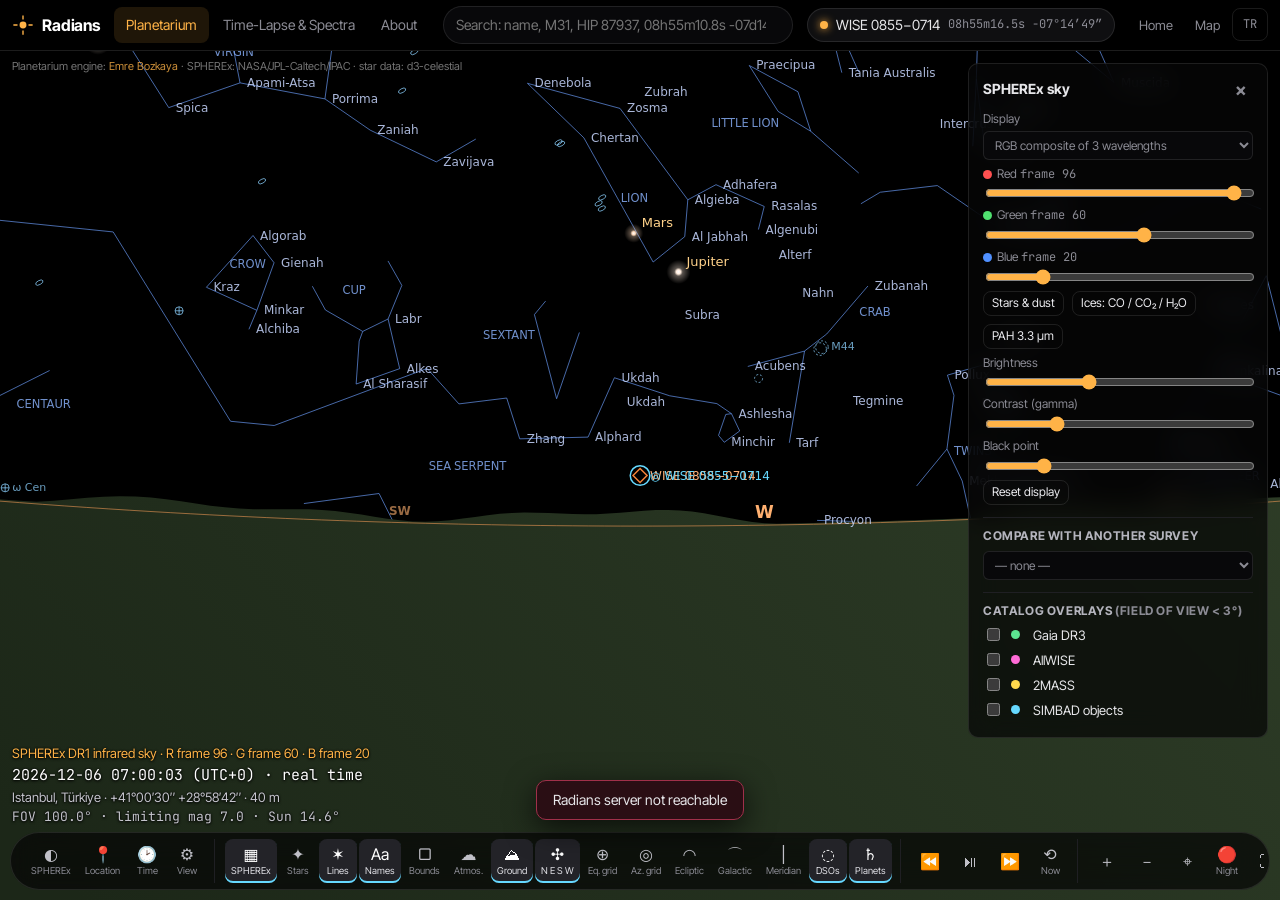
==== frontend/planet/index.html @ 2d61f7da "Planetarium (Emre Bozkaya's SPHEREx Sky Explorer) and infrared RGB map palette - /planet/: Emre's pl" ====
<!doctype html>
<html lang="en">
<head>
<meta charset="utf-8">
<meta name="viewport" content="width=device-width, initial-scale=1">
<title>Radians · Planetarium</title>
<meta name="description" content="A planetarium made of SPHEREx infrared all-sky images, a SPHEREx time-lapse blinker and on-the-fly spectrophotometry. NASA Space Apps 2026: Planet X and SPHEREx.">
<link rel="icon" href="data:image/svg+xml,%3Csvg xmlns='http://www.w3.org/2000/svg' viewBox='0 0 32 32'%3E%3Ccircle cx='16' cy='16' r='5' fill='%23ffb347'/%3E%3Cpath d='M16 2v6M16 24v6M2 16h6M24 16h6' stroke='%23ffb347' stroke-width='2'/%3E%3C/svg%3E">
<link rel="preconnect" href="https://fonts.googleapis.com">
<link rel="preconnect" href="https://fonts.gstatic.com" crossorigin>
<link rel="stylesheet" href="https://fonts.googleapis.com/css2?family=Inter+Tight:wght@400;500;600;700&family=JetBrains+Mono:wght@400;500&display=swap">
<link rel="stylesheet" href="css/app.css">
</head>
<body>
<div id="app">
  <header id="topbar">
    <a class="brand" href="/" title="Radians">
      <svg viewBox="0 0 32 32" width="22" height="22" aria-hidden="true"><circle cx="16" cy="16" r="5" fill="#ffb347"/><path d="M16 2v6M16 24v6M2 16h6M24 16h6" stroke="#ffb347" stroke-width="2"/></svg>
      <span class="brand-name">Radians</span>
    </a>
    <nav id="tabs" role="tablist">
      <button data-view="sky" class="tab active" role="tab">Planetarium</button>
      <button data-view="blink" class="tab" role="tab">Time-Lapse &amp; Spectra</button>
      <button data-view="about" class="tab" role="tab">About</button>
    </nav>
    <div class="search-wrap">
      <input id="globalSearch" type="search" placeholder="Search: name, M31, HIP 87937, 08h55m10.8s -07d14m42s …" autocomplete="off" spellcheck="false">
      <div id="searchResults" class="dropdown hidden"></div>
    </div>
    <div id="targetChip" class="target-chip" title="Current target (shared by all tools)">
      <span class="dot"></span><span id="targetName">No target</span>
      <span id="targetCoords" class="mono"></span>
    </div>
    <nav class="rnav">
      <a href="/" id="rnHome">Home</a>
      <a href="/?map=1" id="rnMap">Map</a>
      <a href="#" id="rnLang" title="Türkçe / English">TR</a>
    </nav>
  </header>

  <main id="views">
    <!-- ================= PLANETARIUM (SPHEREx sky) ================= -->
    <section id="view-sky" class="view active">
      <canvas id="skyGL"></canvas>
      <canvas id="skyCanvas"></canvas>
      <div id="credit">Planetarium engine: <a href="https://github.com/EmreBozkaya127/SPHEREx-Sky-Wiever" target="_blank" rel="noopener">Emre Bozkaya</a> · SPHEREx: NASA/JPL-Caltech/IPAC · star data: d3-celestial</div>
      <div id="skyHud" class="hud">
        <div id="hudSpherex" class="hud-spx"></div>
        <div id="hudTime" class="mono"></div>
        <div id="hudLoc"></div>
        <div id="hudFov" class="mono"></div>
      </div>
      <div id="skyInfo" class="panel info hidden"></div>
      <div id="skyHover" class="hover-tip hidden"></div>

      <div id="sidePanels">
        <div id="panelSpherex" class="panel side">
          <h3>SPHEREx sky <button class="x" data-close>×</button></h3>
          <label>Display <select id="hxMode">
            <option value="mono">Single wavelength</option>
            <option value="rgb" selected>RGB composite of 3 wavelengths</option></select></label>
          <div id="hxMonoBox">
            <label>Wavelength <span id="hxWave" class="mono"></span><input id="hxFrame" type="range" min="0" max="101" value="60"></label>
            <label>Colormap <select id="hxCmap"><option>gray</option><option selected>inferno</option><option>magma</option><option>viridis</option><option>cubehelix</option><option>heat</option><option>cool</option></select></label>
          </div>
          <div id="hxRgbBox">
            <label><span class="cdot" style="background:#ff5050"></span>Red <span id="hxWaveR" class="mono"></span><input id="hxR" type="range" min="0" max="101" value="96"></label>
            <label><span class="cdot" style="background:#50e070"></span>Green <span id="hxWaveG" class="mono"></span><input id="hxG" type="range" min="0" max="101" value="60"></label>
            <label><span class="cdot" style="background:#5090ff"></span>Blue <span id="hxWaveB" class="mono"></span><input id="hxB" type="range" min="0" max="101" value="20"></label>
            <div class="row wrap"><button class="btn ghost small" data-rgb="20,60,96">Stars &amp; dust</button><button class="btn ghost small" data-rgb="92,80,59">Ices: CO / CO₂ / H₂O</button><button class="btn ghost small" data-rgb="62,58,40">PAH 3.3 µm</button></div>
          </div>
          <label>Brightness <input id="hxGain" type="range" min="0.3" max="4" step="0.05" value="1.7"></label>
          <label>Contrast (gamma) <input id="hxGamma" type="range" min="0.3" max="2.5" step="0.05" value="0.85"></label>
          <label>Black point <input id="hxBlack" type="range" min="0" max="0.6" step="0.01" value="0.12"></label>
          <button id="hxReset" class="btn ghost small">Reset display</button>
          <h4>Compare with another survey</h4>
          <label><select id="hxCmp">
            <option value="">— none —</option>
            <option value="spx">SPHEREx at another wavelength</option>
            <option value="CDS/2MASS/Color|9|jpg">2MASS color (J, H, Ks)</option>
            <option value="CDS/AllWISE/RGB-W4-W2-W1|8|jpg">AllWISE color (W1, W2, W4)</option>
            <option value="CDS/AllWISE/W2|8|jpg">AllWISE W2 4.6 µm</option>
            <option value="CDS/SPITZER/IRAC1|9|jpg">Spitzer IRAC 3.6 µm</option>
            <option value="CDS/DSS2/color|9|jpg">DSS2 optical color</option>
            <option value="CDS/SDSS/DR9/color|10|jpg">SDSS DR9 color</option>
            <option value="CDS/GALEX/GR6-03-2014/AIS-Color|8|jpg">GALEX ultraviolet</option></select></label>
          <div id="hxCmpBox" class="hidden">
            <label id="hxCmpFrameL">Other wavelength <span id="hxWaveC" class="mono"></span><input id="hxCmpFrame" type="range" min="0" max="101" value="20"></label>
            <label>Mode <select id="hxCmpMode"><option value="blink">Blink</option><option value="fade">Cross-fade</option></select></label>
            <label id="hxMixL">Cross-fade <input id="hxMix" type="range" min="0" max="1" step="0.01" value="0.5"></label>
            <label id="hxBlinkL">Blink period (s) <input id="hxBlinkP" type="range" min="0.3" max="3" step="0.1" value="1"></label>
          </div>
          <h4>Catalog overlays <span class="muted small">(field of view &lt; 3°)</span></h4>
          <label class="chk"><input id="hxGaia" type="checkbox"> <span class="cdot" style="background:#5be38f"></span>Gaia DR3</label>
          <label class="chk"><input id="hxAllwise" type="checkbox"> <span class="cdot" style="background:#ff6bd6"></span>AllWISE</label>
          <label class="chk"><input id="hx2mass" type="checkbox"> <span class="cdot" style="background:#ffd84d"></span>2MASS</label>
          <label class="chk"><input id="hxSimbad" type="checkbox"> <span class="cdot" style="background:#66d9ff"></span>SIMBAD objects</label>
        </div>
        <div id="panelLocation" class="panel side hidden">
          <h3>Location <button class="x" data-close>×</button></h3>
          <label>Preset <select id="locPreset"></select></label>
          <div class="row"><label>Latitude° <input id="locLat" type="number" step="0.0001"></label>
          <label>Longitude° <input id="locLon" type="number" step="0.0001"></label></div>
          <label>Elevation (m) <input id="locElev" type="number" step="1"></label>
          <div class="row"><button id="locApply" class="btn">Apply</button><button id="locGeo" class="btn ghost">Use my location</button></div>
        </div>
        <div id="panelTime" class="panel side hidden">
          <h3>Date &amp; Time <button class="x" data-close>×</button></h3>
          <label>Local date/time <input id="timeInput" type="datetime-local" step="1"></label>
          <div class="row"><button id="timeApply" class="btn">Set</button><button id="timeNow" class="btn ghost">Now</button></div>
          <div class="speed-row">
            <button class="btn ghost" data-speed="slower" title="Slower / reverse (J)">◀◀</button>
            <button class="btn ghost" data-speed="pause" title="Pause / real-time (K)">❚❚</button>
            <button class="btn ghost" data-speed="real" title="Real time">1×</button>
            <button class="btn ghost" data-speed="faster" title="Faster (L)">▶▶</button>
          </div>
          <div id="speedLabel" class="muted mono"></div>
          <div class="row wrap">
            <button class="btn ghost small" data-jump="-86400">−1 day</button>
            <button class="btn ghost small" data-jump="-3600">−1 h</button>
            <button class="btn ghost small" data-jump="3600">+1 h</button>
            <button class="btn ghost small" data-jump="86400">+1 day</button>
            <button class="btn ghost small" data-jump="sidereal">+1 sid. day</button>
            <button class="btn ghost small" data-jump="year">+1 year</button>
          </div>
        </div>
        <div id="panelView" class="panel side hidden">
          <h3>Sky &amp; View <button class="x" data-close>×</button></h3>
          <label>Projection <select id="optProj">
            <option value="stereo">Stereographic</option><option value="fisheye">Fisheye (equidistant)</option>
            <option value="ortho">Orthographic</option><option value="gnomonic">Perspective (gnomonic)</option><option value="equal">Equal-area (Lambert)</option></select></label>
          <label>Mount <select id="optMount"><option value="altaz">Alt-azimuth</option><option value="equ">Equatorial (J2000)</option></select></label>
          <label>Light pollution (Bortle) <input id="optBortle" type="range" min="1" max="9" value="3"> <span id="optBortleV"></span></label>
          <label>Star brightness <input id="optStarScale" type="range" min="0.4" max="2.2" step="0.05" value="1"></label>
          <label>Extra magnitude limit <input id="optMagBoost" type="range" min="-3" max="3" step="0.25" value="0"></label>
          <label>Constellation names <select id="optLang">
            <option value="en">English</option><option value="la">Latin</option><option value="tr">Türkçe</option><option value="de">Deutsch</option>
            <option value="fr">Français</option><option value="es">Español</option><option value="it">Italiano</option><option value="ru">Русский</option>
            <option value="zh">中文</option><option value="ja">日本語</option><option value="ar">العربية</option></select></label>
          <label class="chk"><input id="optRefraction" type="checkbox" checked> Atmospheric refraction</label>
          <label class="chk"><input id="optTwinkle" type="checkbox" checked> Star twinkling (scintillation)</label>
          <label class="chk"><input id="optStarLabels" type="checkbox" checked> Star names</label>
          <label class="chk"><input id="optDsoLabels" type="checkbox" checked> Deep-sky labels</label>
          <label class="chk"><input id="optTargets" type="checkbox" checked> SPHEREx challenge targets</label>
          <label class="chk"><input id="optTrack" type="checkbox"> Track selected object</label>
        </div>
      </div>

      <div id="skyToolbar" class="toolbar">
        <div class="tb-group">
          <button class="tb" data-panel="panelSpherex" title="SPHEREx sky: wavelengths, colours, survey comparison, catalogs (F7)">◐<span>SPHEREx</span></button>
          <button class="tb" data-panel="panelLocation" title="Location window (F6)">📍<span>Location</span></button>
          <button class="tb" data-panel="panelTime" title="Date/time window (F5)">🕑<span>Time</span></button>
          <button class="tb" data-panel="panelView" title="Sky and view options (F4)">⚙<span>View</span></button>
        </div>
        <div class="tb-group">
          <button class="tb toggle on" data-layer="spherex" title="SPHEREx infrared sky images (I)">▦<span>SPHEREx</span></button>
          <button class="tb toggle" data-layer="stars" title="Catalogue star dots on top of the images (S)">✦<span>Stars</span></button>
          <button class="tb toggle on" data-layer="constLines" title="Constellation lines (C)">✶<span>Lines</span></button>
          <button class="tb toggle on" data-layer="constNames" title="Constellation names (V)">Aa<span>Names</span></button>
          <button class="tb toggle" data-layer="constBounds" title="Constellation boundaries (B)">▢<span>Bounds</span></button>
          <button class="tb toggle" data-layer="atmosphere" title="Atmosphere: daylight hides the sky as in reality (A)">☁<span>Atmos.</span></button>
          <button class="tb toggle on" data-layer="ground" title="Ground / landscape (G)">⛰<span>Ground</span></button>
          <button class="tb toggle on" data-layer="cardinal" title="Cardinal points (Q)">✣<span>N E S W</span></button>
          <button class="tb toggle" data-layer="eqGrid" title="Equatorial grid (E)">⊕<span>Eq. grid</span></button>
          <button class="tb toggle" data-layer="azGrid" title="Azimuthal grid (Z)">◎<span>Az. grid</span></button>
          <button class="tb toggle" data-layer="ecliptic" title="Ecliptic line (,)">◠<span>Ecliptic</span></button>
          <button class="tb toggle" data-layer="galactic" title="Galactic equator (.)">⌒<span>Galactic</span></button>
          <button class="tb toggle" data-layer="meridian" title="Meridian (;)">│<span>Meridian</span></button>
          <button class="tb toggle on" data-layer="dsos" title="Deep-sky objects (D)">◌<span>DSOs</span></button>
          <button class="tb toggle on" data-layer="planets" title="Solar-system objects / labels (P)">♄<span>Planets</span></button>
        </div>
        <div class="tb-group">
          <button class="tb" data-act="slower" title="Decrease time speed (J)">⏪</button>
          <button class="tb" data-act="pause" title="Pause / real time (K)">⏯</button>
          <button class="tb" data-act="faster" title="Increase time speed (L)">⏩</button>
          <button class="tb" data-act="now" title="Set time to now (8)">⟲<span>Now</span></button>
        </div>
        <div class="tb-group">
          <button class="tb" data-act="zoomIn" title="Zoom in (Page Up / wheel)">＋</button>
          <button class="tb" data-act="zoomOut" title="Zoom out (Page Down / wheel)">－</button>
          <button class="tb" data-act="center" title="Center on selected object (Space)">⌖</button>
          <button class="tb toggle" data-act="night" title="Night vision mode (Ctrl+N)">🔴<span>Night</span></button>
          <button class="tb" data-act="fullscreen" title="Full screen (F11)">⛶</button>
          <button class="tb" data-act="shot" title="Save screenshot (Ctrl+S)">📷</button>
        </div>
      </div>
    </section>

    <!-- ================= TIME-LAPSE + SPECTROPHOTOMETRY ================= -->
    <section id="view-blink" class="view">
      <aside class="controls" id="blinkControls">
        <div class="card">
          <h3>1 · Sky position</h3>
          <label>Challenge test targets <select id="blinkPreset"><option value="">— choose —</option></select></label>
          <div class="row"><label>RA <input id="blinkRA" placeholder="08h55m10.831s or 133.795"></label>
          <label>Dec <input id="blinkDec" placeholder="-07d14m42.53s or -7.245"></label></div>
          <div class="row"><label>Name <input id="blinkName" placeholder="e.g. Barnard's star"></label><button id="blinkResolve" class="btn ghost small">Resolve</button></div>
          <div class="row"><label>pmRA* mas/yr <input id="blinkPmRa" type="number" step="any"></label><label>pmDec mas/yr <input id="blinkPmDec" type="number" step="any"></label></div>
          <label>Coordinate epoch (yr) <input id="blinkEpoch" type="number" step="any" value="2000"></label>
          <label class="chk"><input id="blinkPmCenter" type="checkbox" checked> Center on proper-motion position at SPHEREx epoch</label>
        </div>
        <div class="card">
          <h3>2 · Data</h3>
          <label>Field of view <select id="blinkFov">
            <option value="0.04">2.4′</option><option value="0.06">3.6′</option><option value="0.1" selected>6′</option>
            <option value="0.15">9′</option><option value="0.2">12′</option><option value="0.3">18′</option><option value="0.4">24′</option></select></label>
          <div class="chips" id="blinkDets"></div>
          <div class="row"><label>λ min µm <input id="blinkWmin" type="number" step="0.01" value="0.7"></label><label>λ max µm <input id="blinkWmax" type="number" step="0.01" value="5.1"></label></div>
          <div class="chips" id="blinkRels"></div>
          <label>Exposures to load <select id="blinkMax">
            <option value="4">Quick look: ≤4 per detector per epoch</option>
            <option value="10" selected>Balanced: ≤10 per detector per epoch</option>
            <option value="0">Everything (deepest, slowest first time)</option></select></label>
          <button id="blinkLoad" class="btn primary wide">Search SPHEREx &amp; load</button>
          <div id="blinkProgress" class="progress hidden"><div class="bar"></div><span class="ptxt"></span></div>
        </div>
        <div class="card">
          <h3>3 · Frames</h3>
          <label>Frame mode <select id="blinkMode">
            <option value="epoch">Epoch stacks (6-month surveys)</option>
            <option value="visit">Visit stacks (same day)</option>
            <option value="exp">Individual exposures</option></select></label>
          <label>Band <select id="blinkBand">
            <option value="all">All detectors co-added (broadband)</option>
            <option value="rgb">RGB: D1+D2 / D3+D4 / D5+D6</option>
            <option value="1">D1 0.75–1.09 µm</option><option value="2">D2 1.10–1.62 µm</option><option value="3">D3 1.63–2.42 µm</option>
            <option value="4">D4 2.42–3.82 µm</option><option value="5">D5 3.83–4.41 µm</option><option value="6">D6 4.41–5.00 µm</option></select></label>
          <label>Compare <select id="blinkDiff">
            <option value="none">Blink (no subtraction)</option><option value="first">Difference: frame − first</option>
            <option value="prev">Difference: frame − previous</option><option value="median">Difference: frame − median of all</option>
            <option value="sum">Co-add all frames (deep)</option></select></label>
          <label class="chk"><input id="blinkZodi" type="checkbox" checked> Subtract zodiacal light model</label>
          <label class="chk"><input id="blinkBkg" type="checkbox" checked> Subtract median background</label>
          <label class="chk"><input id="blinkMask" type="checkbox" checked> Mask bad-pixel flags</label>
          <label>Smoothing <select id="blinkSmooth"><option value="0">none</option><option value="0.6">σ 0.6 px</option><option value="1">σ 1 px</option></select></label>
          <label>Resampling <select id="blinkUpsample"><option value="1">native 6.15″/px</option><option value="2" selected>2× (3.1″/px)</option><option value="3">3× (2.05″/px)</option></select></label>
        </div>
        <div class="card">
          <h3>4 · Display</h3>
          <div class="row"><label>Stretch <select id="blinkStretch"><option value="asinh">asinh</option><option value="linear">linear</option><option value="sqrt">sqrt</option><option value="log">log</option><option value="histeq">hist. eq.</option></select></label>
          <label>Colormap <select id="blinkCmap"><option>gray</option><option>inferno</option><option>viridis</option><option>magma</option><option>cubehelix</option><option>heat</option><option>cool</option></select></label></div>
          <div class="row"><label>Low % <input id="blinkLo" type="number" value="1" step="0.5" min="0" max="50"></label><label>High % <input id="blinkHi" type="number" value="99.7" step="0.1" min="50" max="100"></label></div>
          <label class="chk"><input id="blinkGlobal" type="checkbox" checked> Same scaling for all frames</label>
          <label class="chk"><input id="blinkInvert" type="checkbox"> Invert</label>
        </div>
        <div class="card">
          <h3>5 · Overlays</h3>
          <label class="chk"><input id="ovCross" type="checkbox" checked> Crosshair at center</label>
          <label class="chk"><input id="ovTrack" type="checkbox" checked> Predicted target position (pm + parallax)</label>
          <label class="chk"><input id="ovGaia" type="checkbox"> Gaia DR3 (moved to frame epoch)</label>
          <label class="chk"><input id="ovCatwise" type="checkbox"> CatWISE2020 (moved to frame epoch)</label>
          <label class="chk"><input id="ovAllwise" type="checkbox"> AllWISE</label>
          <label class="chk"><input id="ov2mass" type="checkbox"> 2MASS</label>
          <label class="chk"><input id="ovFlags" type="checkbox"> Flagged pixels (contamination)</label>
          <label class="chk"><input id="ovCompass" type="checkbox" checked> Compass &amp; scale bar</label>
        </div>
        <div class="card" id="spCard">
          <h3>6 · Spectrophotometry</h3>
          <p class="muted small">Forced photometry of one source in every SPHEREx exposure (all 102 channels, every epoch) → spectrum and light curve in the panel below the image.</p>
          <div class="row"><label>RA <input id="spRA"></label><label>Dec <input id="spDec"></label></div>
          <label class="chk"><input id="spPm" type="checkbox" checked> Follow proper motion of current target</label>
          <label>Method <select id="spMethod"><option value="psf">PSF fit (pixel-integrated Gaussian)</option><option value="aper">Aperture + background annulus</option></select></label>
          <div class="row"><label>Aperture r (px) <input id="spAper" type="number" value="2" step="0.5" min="1" max="6"></label><label>Annulus (px) <input id="spAnn" value="4-7"></label></div>
          <label class="chk"><input id="spZodi" type="checkbox" checked> Subtract zodiacal light model first</label>
          <label class="chk"><input id="spRecenter" type="checkbox"> Re-centroid (allow ≤1 px shift)</label>
          <details><summary class="muted small">Reject pixels with flags…</summary><div class="chips small" id="spFlags"></div></details>
          <div class="chips" id="spDets"></div>
          <label>Exposures <select id="spMax"><option value="400" selected>Up to 400 (fast)</option><option value="1200">Up to 1200</option><option value="0">All (deep fields: thousands)</option></select></label>
          <button id="spRun" class="btn primary wide">Measure spectrum</button>
          <div id="spProgress" class="progress hidden"><div class="bar"></div><span class="ptxt"></span></div>
        </div>
        <div class="card">
          <h3>7 · Spectrum plot</h3>
          <label>Y axis <select id="spYUnit"><option value="ujy">Flux density (µJy)</option><option value="mjy">Flux density (mJy)</option><option value="ab">AB magnitude</option><option value="lfl">λFλ (W m⁻²)</option></select></label>
          <label>Color by <select id="spColor"><option value="epoch">Survey epoch</option><option value="det">Detector</option><option value="snr">S/N</option></select></label>
          <label class="chk"><input id="spLogY" type="checkbox"> Log Y axis</label>
          <label class="chk"><input id="spBinned" type="checkbox" checked> Binned spectrum (per channel, per epoch)</label>
          <label class="chk"><input id="spFeatures" type="checkbox" checked> Mark molecular features (H₂O, CH₄, CO₂, CO…)</label>
          <label class="chk"><input id="spRef" type="checkbox" checked> Overlay 2MASS + WISE photometry</label>
          <label class="chk"><input id="spHideFlag" type="checkbox" checked> Hide measurements flagged at source</label>
          <div class="row"><button id="spCsv" class="btn ghost small">Download CSV</button><button id="spPngBtn" class="btn ghost small">Save plot PNG</button></div>
        </div>
      </aside>
      <div class="stage col" id="blinkStage">
        <div class="top-row">
          <div class="viewer-wrap">
            <div id="blinkViewer" class="viewer">
              <canvas id="blinkCanvas"></canvas>
              <canvas id="blinkOverlay"></canvas>
              <div id="blinkEmpty" class="empty">
                <h2>SPHEREx Time-Lapse</h2>
                <p>Pick a test target or type coordinates, then <b>Search SPHEREx &amp; load</b>.<br>SPHEREx maps the whole sky every six months: blink the surveys to catch moving objects such as brown dwarfs, asteroids and comets.</p>
              </div>
              <div id="blinkStamp" class="stamp mono"></div>
            </div>
            <div class="player">
              <button id="bpPrev" class="btn ghost" title="Previous frame (←)">⏮</button>
              <button id="bpPlay" class="btn primary" title="Play/pause (Space)">▶</button>
              <button id="bpNext" class="btn ghost" title="Next frame (→)">⏭</button>
              <input id="bpSlider" type="range" min="0" max="0" value="0">
              <label class="inline">fps <input id="bpFps" type="range" min="0.5" max="12" step="0.5" value="2"></label>
              <label class="inline chk"><input id="bpBounce" type="checkbox"> bounce</label>
              <button id="bpPng" class="btn ghost small" title="Save current frame as PNG">PNG</button>
              <button id="bpVideo" class="btn ghost small" title="Record a WebM video of the loop">Video</button>
              <button id="bpShare" class="btn ghost small" title="Copy a shareable link / embed code">Share</button>
            </div>
          </div>
          <div class="side-info">
            <div class="card"><h3>Frame</h3><div id="blinkMeta" class="meta"></div></div>
            <div class="card"><h3>Cursor</h3><div id="blinkCursor" class="meta mono">Move over the image. Click to measure a spectrum at that position.</div>
              <button id="blinkSpecHere" class="btn small wide" disabled>Spectrum at clicked position ↓</button></div>
            <div class="card grow"><h3>Exposures <span id="blinkCount" class="muted"></span></h3><div id="blinkList" class="frame-list"></div></div>
          </div>
        </div>
        <div id="dockHandle" class="dock-handle" title="Drag to resize"></div>
        <div id="dock" class="dock">
          <div class="dock-head">
            <button class="dock-tab on" data-dock="spec">Spectrum</button>
            <button class="dock-tab" data-dock="lc">Light curve</button>
            <button class="dock-tab" data-dock="table">Measurements <span id="spCount" class="muted"></span></button>
            <span id="spTitle" class="muted small dock-title"></span>
            <button id="dockToggle" class="btn ghost small" title="Collapse / expand">▾</button>
          </div>
          <div id="spWarn" class="warn dock-warn"></div>
          <div class="dock-body">
            <div class="dock-pane on" data-pane="spec"><canvas id="spPlot"></canvas></div>
            <div class="dock-pane" data-pane="lc"><div class="lc-head"><select id="lcBand" class="inline-select"></select> <span class="muted small">variability across epochs (e.g. RW Aur, R Dra)</span></div><canvas id="lcPlot"></canvas></div>
            <div class="dock-pane" data-pane="table"><div id="spTable" class="table-wrap"></div></div>
          </div>
          <div id="spTip" class="hover-tip hidden"></div>
        </div>
      </div>
    </section>

    <!-- ================= ABOUT ================= -->
    <section id="view-about" class="view scroll">
      <div class="about" id="aboutContent"></div>
    </section>
  </main>
  <div id="toast" class="toast hidden"></div>
</div>
<script type="module" src="js/app.js"></script>
<script type="module">
  import { translatePage, pageLang } from './js/tr.js';
  const tr = pageLang() === 'tr';
  const L = (id, en, trs, href) => { const a = document.getElementById(id); a.textContent = tr ? trs : en; if (href) a.href = href + (tr ? (href.includes('?') ? '&' : '?') + 'lang=tr' : ''); };
  L('rnHome', 'Home', 'Ana sayfa', '/'); L('rnMap', 'Map', 'Harita', '/?map=1'); L('rnLang', 'TR', 'EN');
  document.getElementById('credit').firstChild.nodeValue = tr ? 'Planetaryum motoru: ' : 'Planetarium engine: ';
  document.getElementById('rnLang').onclick = (e) => {
    e.preventDefault();
    try { localStorage.setItem('radians-lang', tr ? 'en' : 'tr'); } catch { /* private mode */ }
    const u = new URL(location.href); u.searchParams.set('lang', tr ? 'en' : 'tr'); location.href = u;
  };
  if (tr) document.title = 'Radians · Planetaryum';
  translatePage();
</script>
</body>
</html>
---- frontend/planet/css/app.css ----
/* Black theme */
:root {
  --bg: #000000;
  --bg2: #070707;
  --panel: rgba(12, 12, 13, 0.92);
  --panel-solid: #0c0c0d;
  --card: #0f0f11;
  --raised: #17171a;
  --hover: #1d1d21;
  --sel: #232328;
  --input: #08080a;
  --line: #1f1f23;
  --line2: #2c2c32;
  --text: #e6e6e9;
  --muted: #8b8b94;
  --accent: #ffb347;
  --accent2: #66d9ff;
  --good: #5be38f;
  --warn: #ffcc4d;
  --bad: #ff5d6c;
  --radius: 10px;
  --mono: "JetBrains Mono", ui-monospace, Consolas, monospace;
  --sans: "Inter Tight", system-ui, -apple-system, "Segoe UI", sans-serif;
  color-scheme: dark;
}
* { box-sizing: border-box; }
html, body { margin: 0; height: 100%; background: var(--bg); color: var(--text); font: 14px/1.4 var(--sans); overflow: hidden; }
button, input, select { font: inherit; color: inherit; }
.mono { font-family: var(--mono); }
.muted { color: var(--muted); }
.small { font-size: 12px; }
.hidden { display: none !important; }
::-webkit-scrollbar { width: 10px; height: 10px; }
::-webkit-scrollbar-thumb { background: #26262b; border-radius: 6px; border: 2px solid var(--bg2); }
::-webkit-scrollbar-track { background: transparent; }

#app { display: flex; flex-direction: column; height: 100vh; }
body.night #app { filter: grayscale(1) sepia(1) saturate(6) hue-rotate(-45deg) brightness(0.75); }

/* ---------- top bar ---------- */
#topbar { display: flex; align-items: center; gap: 14px; padding: 6px 12px; background: linear-gradient(180deg, #111113, #050506);
  border-bottom: 1px solid var(--line); z-index: 20; min-height: 48px; }
.brand { display: flex; align-items: center; gap: 8px; white-space: nowrap; }
.brand-name { font-size: 15px; letter-spacing: .2px; }
.brand-name b { color: var(--accent); font-weight: 600; }
#tabs { display: flex; gap: 2px; }
.tab { background: none; border: 0; padding: 8px 12px; border-radius: 8px; color: var(--muted); cursor: pointer; white-space: nowrap; }
.tab:hover { color: var(--text); background: var(--hover); }
.tab.active { color: #fff; background: var(--sel); box-shadow: inset 0 -2px 0 var(--accent); }
.search-wrap { position: relative; flex: 1; max-width: 460px; margin-left: auto; }
#globalSearch { width: 100%; padding: 8px 12px; border-radius: 20px; border: 1px solid var(--line2); background: var(--input); outline: none; }
#globalSearch:focus { border-color: var(--accent2); }
.dropdown { position: absolute; top: 40px; left: 0; right: 0; background: var(--panel-solid); border: 1px solid var(--line2); border-radius: 10px;
  max-height: 360px; overflow: auto; box-shadow: 0 10px 30px rgba(0,0,0,.7); z-index: 50; }
.dropdown .item { padding: 7px 12px; cursor: pointer; display: flex; justify-content: space-between; gap: 10px; }
.dropdown .item:hover, .dropdown .item.sel { background: var(--sel); }
.dropdown .item .k { color: var(--muted); font-size: 12px; }
.target-chip { display: flex; align-items: center; gap: 8px; padding: 6px 12px; border: 1px solid var(--line2); border-radius: 20px; background: var(--card);
  white-space: nowrap; max-width: 360px; overflow: hidden; cursor: pointer; }
.target-chip .dot { width: 8px; height: 8px; border-radius: 50%; background: var(--accent); box-shadow: 0 0 8px var(--accent); flex: none; }
.target-chip .mono { color: var(--muted); font-size: 12px; }

/* ---------- views ---------- */
#views { flex: 1; position: relative; min-height: 0; }
.view { position: absolute; inset: 0; display: none; }
.view.active { display: flex; }
.view.scroll { overflow: auto; }

/* ---------- planetarium ---------- */
#view-sky { display: none; background: #000; }
#view-sky.active { display: block; }
#skyGL, #skyCanvas { position: absolute; inset: 0; width: 100%; height: 100%; display: block; }
#skyCanvas { cursor: grab; touch-action: none; }
#skyCanvas.dragging { cursor: grabbing; }
.hud { position: absolute; left: 12px; bottom: 74px; pointer-events: none; text-shadow: 0 1px 3px #000, 0 0 2px #000; font-size: 13px; }
.hud > div { margin-top: 2px; }
.hud-spx { color: var(--accent); font-size: 13px; }
#hudTime { font-size: 15px; color: #fff; }
#hudLoc, #hudFov { color: #c4c4cc; }
.panel { background: var(--panel); border: 1px solid var(--line2); border-radius: var(--radius); backdrop-filter: blur(6px); }
.panel h3 { margin: 0 0 8px; font-size: 14px; display: flex; justify-content: space-between; align-items: center; }
.panel h4 { margin: 12px 0 4px; font-size: 12px; text-transform: uppercase; letter-spacing: .6px; color: #b4b4bd; border-top: 1px solid var(--line); padding-top: 10px; }
.panel .x { background: none; border: 0; font-size: 18px; cursor: pointer; color: var(--muted); }
.info { position: absolute; top: 12px; left: 12px; width: 330px; max-height: calc(100% - 110px); overflow: auto; padding: 12px 14px; font-size: 13px; }
.info h2 { margin: 0 0 2px; font-size: 18px; color: #fff; }
.info .type { color: var(--accent2); margin-bottom: 8px; }
.info table { width: 100%; border-collapse: collapse; }
.info td { padding: 2px 0; vertical-align: top; }
.info td:first-child { color: var(--muted); padding-right: 10px; white-space: nowrap; }
.info .actions { display: flex; flex-wrap: wrap; gap: 6px; margin-top: 10px; }
#sidePanels { position: absolute; top: 12px; right: 12px; display: flex; flex-direction: column; gap: 10px; width: 300px; max-height: calc(100% - 84px); overflow: auto; }
.side { padding: 12px 14px; }
.side label { display: block; margin: 6px 0; color: var(--muted); font-size: 12px; }
.side label input:not([type=checkbox]), .side label select { display: block; width: 100%; margin-top: 3px; }
.side label.chk { display: flex; align-items: center; gap: 8px; color: var(--text); font-size: 13px; }
.cdot { display: inline-block; width: 9px; height: 9px; border-radius: 50%; margin-right: 5px; vertical-align: -1px; }
.speed-row { display: flex; gap: 6px; margin: 8px 0 4px; }
.toolbar { position: absolute; left: 50%; transform: translateX(-50%); bottom: 10px; display: flex; gap: 10px; padding: 6px 8px; background: var(--panel);
  border: 1px solid var(--line2); border-radius: 14px; backdrop-filter: blur(6px); max-width: calc(100% - 20px); overflow-x: auto; }
.tb-group { display: flex; gap: 2px; padding-right: 8px; border-right: 1px solid var(--line); }
.tb-group:last-child { border-right: 0; padding-right: 0; }
.tb { background: none; border: 0; min-width: 38px; height: 44px; padding: 2px 6px; border-radius: 8px; cursor: pointer; color: #c0c0c8; font-size: 16px;
  display: flex; flex-direction: column; align-items: center; justify-content: center; line-height: 1; }
.tb span { font-size: 9.5px; margin-top: 4px; color: var(--muted); white-space: nowrap; }
.tb:hover { background: var(--hover); color: #fff; }
.tb.toggle.on { background: var(--sel); color: #fff; box-shadow: inset 0 -2px 0 var(--accent2); }
.tb.toggle.on span { color: #e0e0e6; }
.hover-tip { position: absolute; pointer-events: none; background: rgba(8,8,9,.94); border: 1px solid var(--line2); padding: 4px 8px; border-radius: 6px;
  font-size: 12px; white-space: nowrap; z-index: 30; }

/* ---------- generic controls ---------- */
.btn { background: var(--raised); border: 1px solid #34343b; border-radius: 8px; padding: 6px 12px; cursor: pointer; color: #ececf0; white-space: nowrap; }
.btn:hover { background: #222227; }
.btn:disabled { opacity: .45; cursor: default; }
.btn.primary { background: linear-gradient(180deg, #ff9a52, #e8742a); border-color: #ff9a52; color: #1a0d00; font-weight: 600; }
.btn.primary:hover { filter: brightness(1.08); }
.btn.ghost { background: transparent; border-color: var(--line2); }
.btn.ghost:hover { background: var(--hover); }
.btn.small { padding: 3px 8px; font-size: 12px; }
.btn.wide { width: 100%; margin-top: 8px; }
.row { display: flex; gap: 8px; align-items: flex-end; }
.row > label { flex: 1; min-width: 0; }
.row.wrap { flex-wrap: wrap; }
input:not([type=checkbox]):not([type=range]), select { background: var(--input); border: 1px solid var(--line2); border-radius: 6px; padding: 5px 7px; outline: none; min-width: 0; }
input:focus, select:focus { border-color: var(--accent2); }
input[type=range] { accent-color: var(--accent); }
input[type=checkbox] { accent-color: var(--accent); }
details summary { cursor: pointer; margin: 6px 0; }

/* ---------- time-lapse layout ---------- */
.controls { width: 310px; flex: none; overflow: auto; padding: 10px; border-right: 1px solid var(--line); background: var(--bg2); }
.card { background: var(--card); border: 1px solid var(--line); border-radius: var(--radius); padding: 10px 12px; margin-bottom: 10px; }
.card h3 { margin: 0 0 8px; font-size: 13px; text-transform: uppercase; letter-spacing: .6px; color: #bdbdc6; display: flex; align-items: center; gap: 8px; }
.controls label { display: block; margin: 6px 0; color: var(--muted); font-size: 12px; }
.controls label input:not([type=checkbox]):not([type=range]), .controls label select { display: block; width: 100%; margin-top: 3px; }
.controls label.chk { display: flex; align-items: center; gap: 8px; color: var(--text); font-size: 13px; }
.chips { display: flex; flex-wrap: wrap; gap: 4px; margin: 6px 0; }
.chip { border: 1px solid var(--line2); border-radius: 14px; padding: 3px 9px; font-size: 12px; cursor: pointer; user-select: none; color: var(--muted); }
.chip.on { background: var(--sel); color: #fff; border-color: #4a4a54; }
.chips.small .chip { font-size: 11px; padding: 2px 7px; }
.stage { flex: 1; display: flex; min-width: 0; gap: 10px; padding: 10px; }
.stage.col { flex-direction: column; gap: 0; }
.top-row { flex: 1; display: flex; gap: 10px; min-height: 220px; }
.viewer-wrap { flex: 1; display: flex; flex-direction: column; min-width: 0; }
.viewer { flex: 1; position: relative; background: #000; border: 1px solid var(--line); border-radius: var(--radius); overflow: hidden; min-height: 160px; }
.viewer canvas { position: absolute; inset: 0; width: 100%; height: 100%; }
#blinkCanvas { image-rendering: pixelated; }
.empty { position: absolute; inset: 0; display: flex; flex-direction: column; align-items: center; justify-content: center; text-align: center; padding: 30px;
  color: var(--muted); background: radial-gradient(ellipse at center, #141416 0%, #000 70%); }
.empty h2 { color: #fff; margin: 0 0 8px; }
.stamp { position: absolute; left: 10px; top: 8px; font-size: 13px; color: #fff; text-shadow: 0 0 4px #000, 0 0 2px #000; pointer-events: none; white-space: pre; }
.player { display: flex; align-items: center; gap: 8px; padding: 8px 0 0; flex-wrap: wrap; }
.player #bpSlider { flex: 1; min-width: 120px; }
.player label.inline { display: flex; align-items: center; gap: 6px; color: var(--muted); font-size: 12px; }
.side-info { width: 320px; flex: none; display: flex; flex-direction: column; min-height: 0; }
.side-info .card { margin-bottom: 10px; }
.card.grow { flex: 1; min-height: 80px; display: flex; flex-direction: column; overflow: hidden; margin-bottom: 0; }
.meta { font-size: 12.5px; }
.meta table { width: 100%; border-collapse: collapse; }
.meta td { padding: 1px 0; vertical-align: top; }
.meta td:first-child { color: var(--muted); padding-right: 8px; white-space: nowrap; }
.frame-list { flex: 1; overflow: auto; font-size: 12px; }
.frame-list table { width: 100%; border-collapse: collapse; }
.frame-list th { position: sticky; top: 0; background: var(--card); text-align: left; color: var(--muted); font-weight: normal; padding: 3px 4px; }
.frame-list td { padding: 2px 4px; border-top: 1px solid #1a1a1e; white-space: nowrap; }
.frame-list tr.cur td { background: var(--sel); }
.frame-list tr.flagged td { color: var(--warn); }
.frame-list tr.excluded td { opacity: .4; text-decoration: line-through; }
.progress { position: relative; height: 20px; border-radius: 10px; background: var(--input); border: 1px solid var(--line2); margin-top: 8px; overflow: hidden; }
.progress .bar { position: absolute; inset: 0 auto 0 0; width: 0; background: linear-gradient(90deg, #e8742a, #ffb27a); transition: width .2s; }
.progress .bar.indet { width: 30% !important; animation: indet 1.2s infinite ease-in-out; }
@keyframes indet { 0% { left: -30%; } 100% { left: 100%; } }
.progress .ptxt { position: relative; font-size: 11.5px; padding: 0 8px; line-height: 18px; text-shadow: 0 0 3px #000; }
.det-dot { display: inline-block; width: 9px; height: 9px; border-radius: 50%; margin-right: 4px; vertical-align: -1px; }

/* spectrum dock under the time-lapse */
.dock-handle { height: 10px; cursor: ns-resize; position: relative; flex: none; }
.dock-handle::after { content: ''; position: absolute; left: 50%; top: 3px; width: 48px; height: 4px; margin-left: -24px; border-radius: 2px; background: #2c2c32; }
.dock-handle:hover::after { background: var(--accent); }
.dock { flex: none; height: 38%; min-height: 40px; display: flex; flex-direction: column; background: var(--card); border: 1px solid var(--line);
  border-radius: var(--radius); position: relative; overflow: hidden; }
.dock.collapsed { height: 40px !important; }
.dock.collapsed .dock-body, .dock.collapsed .dock-warn { display: none; }
.dock-head { display: flex; align-items: center; gap: 4px; padding: 5px 8px; border-bottom: 1px solid var(--line); flex: none; }
.dock-tab { background: none; border: 0; padding: 5px 10px; border-radius: 6px; color: var(--muted); cursor: pointer; font-size: 13px; }
.dock-tab:hover { background: var(--hover); color: var(--text); }
.dock-tab.on { background: var(--sel); color: #fff; box-shadow: inset 0 -2px 0 var(--accent); }
.dock-title { margin-left: 8px; flex: 1; overflow: hidden; text-overflow: ellipsis; white-space: nowrap; }
.dock-warn { padding: 0 12px; flex: none; }
.dock-warn:empty { display: none; }
.dock-body { flex: 1; min-height: 0; position: relative; }
.dock-pane { position: absolute; inset: 0; display: none; flex-direction: column; padding: 4px 8px 6px; }
.dock-pane.on { display: flex; }
.dock-pane canvas { flex: 1; width: 100%; min-height: 0; }
.lc-head { display: flex; align-items: center; gap: 8px; padding: 2px 0 4px; }
.warn { color: var(--warn); font-size: 12px; }
.inline-select { padding: 2px 4px !important; font-size: 12px; }
.table-wrap { flex: 1; overflow: auto; font-size: 12px; min-height: 0; }
.table-wrap table { width: 100%; border-collapse: collapse; }
.table-wrap th { position: sticky; top: 0; background: var(--card); text-align: right; color: var(--muted); font-weight: normal; padding: 3px 6px; }
.table-wrap td { text-align: right; padding: 2px 6px; border-top: 1px solid #1a1a1e; font-family: var(--mono); white-space: nowrap; }
.table-wrap tr.flagged td { color: var(--warn); }

/* ---------- about ---------- */
.about { max-width: 980px; margin: 0 auto; padding: 24px 24px 60px; }
.about h1 { margin: 0 0 6px; }
.about h2 { margin-top: 28px; color: #fff; border-bottom: 1px solid var(--line); padding-bottom: 6px; }
.about table { border-collapse: collapse; width: 100%; font-size: 13.5px; }
.about td, .about th { border: 1px solid var(--line); padding: 6px 8px; vertical-align: top; text-align: left; }
.about th { background: var(--card); }
.about .ok { color: var(--good); font-weight: 600; }
.about code, .about kbd { font-family: var(--mono); background: var(--card); border: 1px solid var(--line); border-radius: 4px; padding: 0 4px; }
.about a { color: var(--accent2); }

.toast { position: fixed; left: 50%; bottom: 80px; transform: translateX(-50%); background: #18181b; border: 1px solid #3a3a42; padding: 9px 16px;
  border-radius: 10px; z-index: 100; box-shadow: 0 8px 30px rgba(0,0,0,.7); max-width: 80vw; }
.toast.err { background: #2a0e14; border-color: #a0304a; }

/* ---------- embed mode ---------- */
body.embed #topbar, body.embed .controls, body.embed .side-info, body.embed .dock, body.embed .dock-handle { display: none; }

/* ---------- responsive ---------- */
@media (max-width: 1100px) {
  .brand-name { display: none; }
  .target-chip { display: none; }
  .side-info { width: 260px; }
}
@media (max-width: 820px) {
  html, body { overflow: auto; }
  #app { height: auto; min-height: 100vh; }
  #topbar { flex-wrap: wrap; }
  #tabs { overflow-x: auto; max-width: 100%; }
  .search-wrap { max-width: none; flex-basis: 100%; }
  #views { min-height: calc(100vh - 100px); }
  .view.active { position: relative; flex-direction: column; min-height: calc(100vh - 100px); }
  #view-sky.active { height: calc(100vh - 100px); }
  .controls { width: 100%; border-right: 0; max-height: none; }
  .stage { padding: 8px; }
  .top-row { flex-direction: column; }
  .side-info { width: 100%; }
  .viewer { min-height: 320px; }
  .dock { height: 420px; }
  .info { width: calc(100% - 24px); }
  #sidePanels { width: calc(100% - 24px); }
  .tb span { display: none; }
}

/* ---- Radians integration: black + amber, glass panels, links back to the rest of the site ---- */
#topbar { background: rgba(0, 0, 0, .85); backdrop-filter: blur(12px); border-bottom: 1px solid #1c1c1c; }
.brand { color: #fff; text-decoration: none; }
.brand-name { font-weight: 700; font-size: 16px; letter-spacing: -.01em; }
.tab.active { background: rgba(255, 179, 71, .12); color: var(--accent); box-shadow: none; }
.rnav { display: flex; gap: 2px; align-items: center; }
.rnav a { color: var(--muted); text-decoration: none; padding: 7px 10px; border-radius: 8px; white-space: nowrap; font-size: 13px; }
.rnav a:hover { color: #fff; background: var(--hover); }
#rnLang { font-family: var(--mono); font-size: 12px; border: 1px solid var(--line2); }
#credit { position: absolute; left: 12px; top: 8px; z-index: 5; font-size: 11px; color: rgba(255, 255, 255, .45); pointer-events: auto; }
#credit a { color: rgba(255, 179, 71, .8); text-decoration: none; }
#credit a:hover { text-decoration: underline; }
@media (max-width: 900px) { #credit { display: none; } .rnav a:not(#rnLang) { display: none; } }
:root { --panel: rgba(8, 8, 8, .74); --line2: rgba(255, 255, 255, .1); }
.panel, .toolbar { backdrop-filter: blur(14px) saturate(1.2); -webkit-backdrop-filter: blur(14px) saturate(1.2); }
.toolbar { border-radius: 999px; padding: 6px 14px; }
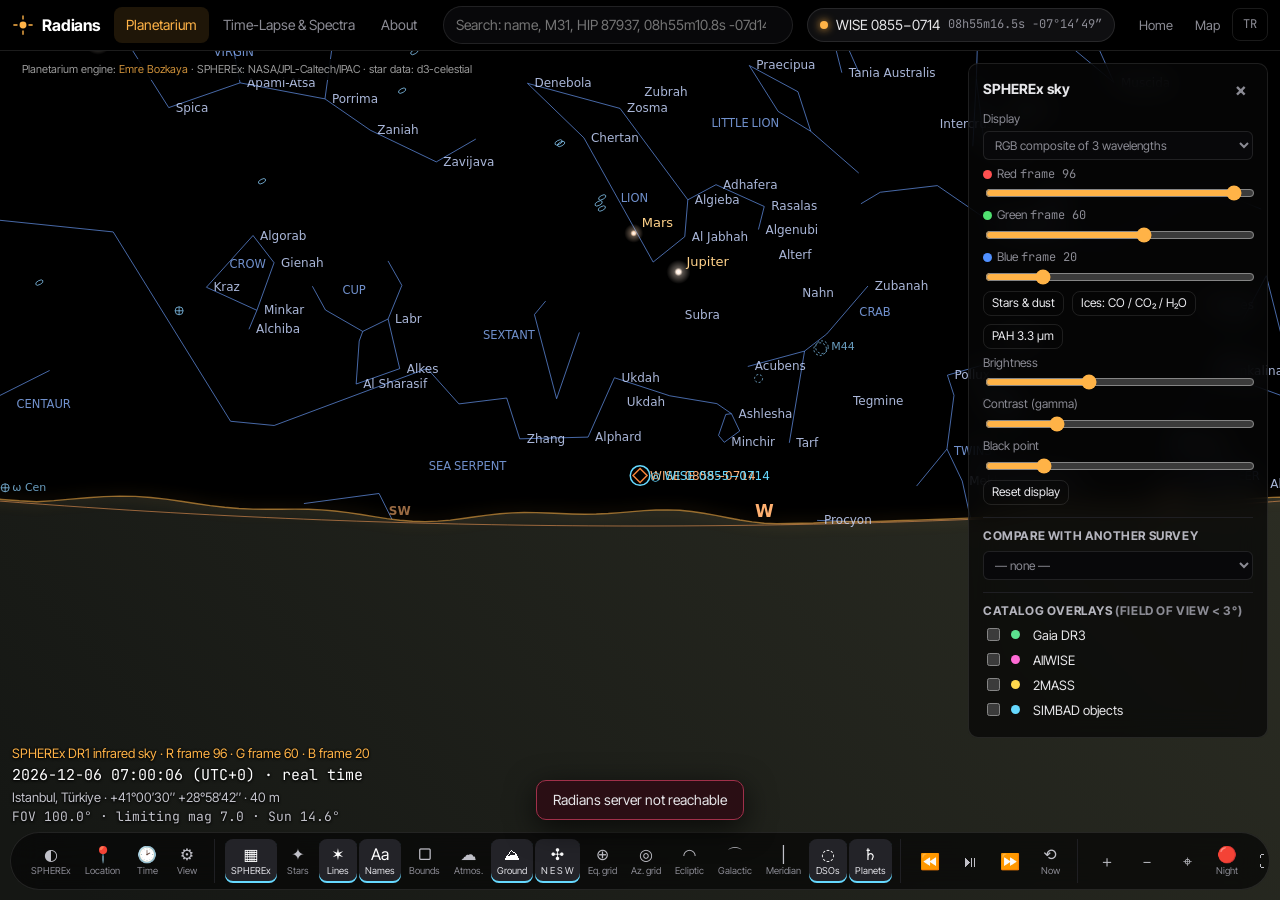
==== commit 5dc60125: "Planetarium: flat horizon with a fixed ground band - New cylindrical projection in the sky engine (c" ====
--- a/frontend/planet/index.html
+++ b/frontend/planet/index.html
@@ -128,7 +128,7 @@
           <h3>Sky &amp; View <button class="x" data-close>×</button></h3>
           <label>Projection <select id="optProj">
             <option value="stereo">Stereographic</option><option value="fisheye">Fisheye (equidistant)</option>
-            <option value="ortho">Orthographic</option><option value="gnomonic">Perspective (gnomonic)</option><option value="equal">Equal-area (Lambert)</option></select></label>
+            <option value="ortho">Orthographic</option><option value="gnomonic">Perspective (gnomonic)</option><option value="cyl">Cylindrical (flat horizon)</option><option value="equal">Equal-area (Lambert)</option></select></label>
           <label>Mount <select id="optMount"><option value="altaz">Alt-azimuth</option><option value="equ">Equatorial (J2000)</option></select></label>
           <label>Light pollution (Bortle) <input id="optBortle" type="range" min="1" max="9" value="3"> <span id="optBortleV"></span></label>
           <label>Star brightness <input id="optStarScale" type="range" min="0.4" max="2.2" step="0.05" value="1"></label>
--- a/frontend/planet/css/app.css
+++ b/frontend/planet/css/app.css
@@ -254,10 +254,21 @@
 .rnav a { color: var(--muted); text-decoration: none; padding: 7px 10px; border-radius: 8px; white-space: nowrap; font-size: 13px; }
 .rnav a:hover { color: #fff; background: var(--hover); }
 #rnLang { font-family: var(--mono); font-size: 12px; border: 1px solid var(--line2); }
-#credit { position: absolute; left: 12px; top: 8px; z-index: 5; font-size: 11px; color: rgba(255, 255, 255, .45); pointer-events: auto; }
+#credit { position: absolute; left: 12px; top: 8px; z-index: 5; font-size: 11px; color: rgba(255, 255, 255, .6); background: rgba(0, 0, 0, .7); padding: 3px 10px; border-radius: 999px; backdrop-filter: blur(8px); pointer-events: auto; }
 #credit a { color: rgba(255, 179, 71, .8); text-decoration: none; }
 #credit a:hover { text-decoration: underline; }
 @media (max-width: 900px) { #credit { display: none; } .rnav a:not(#rnLang) { display: none; } }
 :root { --panel: rgba(8, 8, 8, .74); --line2: rgba(255, 255, 255, .1); }
 .panel, .toolbar { backdrop-filter: blur(14px) saturate(1.2); -webkit-backdrop-filter: blur(14px) saturate(1.2); }
 .toolbar { border-radius: 999px; padding: 6px 14px; }
+
+/* ---- embed=1: only the sky (the Radians page draws the controls) ---- */
+body.embed #topbar, body.embed #skyToolbar, body.embed #credit, body.embed #skyHud { display: none !important; }
+body.embed:not(.adv) #sidePanels { display: none; }
+body.embed #sidePanels { top: 10px; max-height: calc(100% - 20px); }
+body.embed #skyInfo.card { left: 14px; bottom: 14px; top: auto; right: auto; width: 280px; padding: 14px 16px; border-radius: 16px; }
+body.embed #skyInfo.card h2 { font-size: 19px; margin: 2px 0 10px; letter-spacing: -.01em; }
+body.embed #skyInfo.card .type { padding-right: 18px; font-size: 11px; text-transform: uppercase; letter-spacing: .1em; color: var(--accent); }
+body.embed #skyInfo.card .x { position: absolute; right: 8px; top: 6px; background: none; border: 0; color: var(--muted); font-size: 18px; cursor: pointer; }
+body.embed #skyInfo.card .actions { display: flex; gap: 8px; flex-wrap: wrap; }
+body.embed #skyInfo.card .note { margin: -4px 0 10px; font-size: 12.5px; color: var(--muted); }
